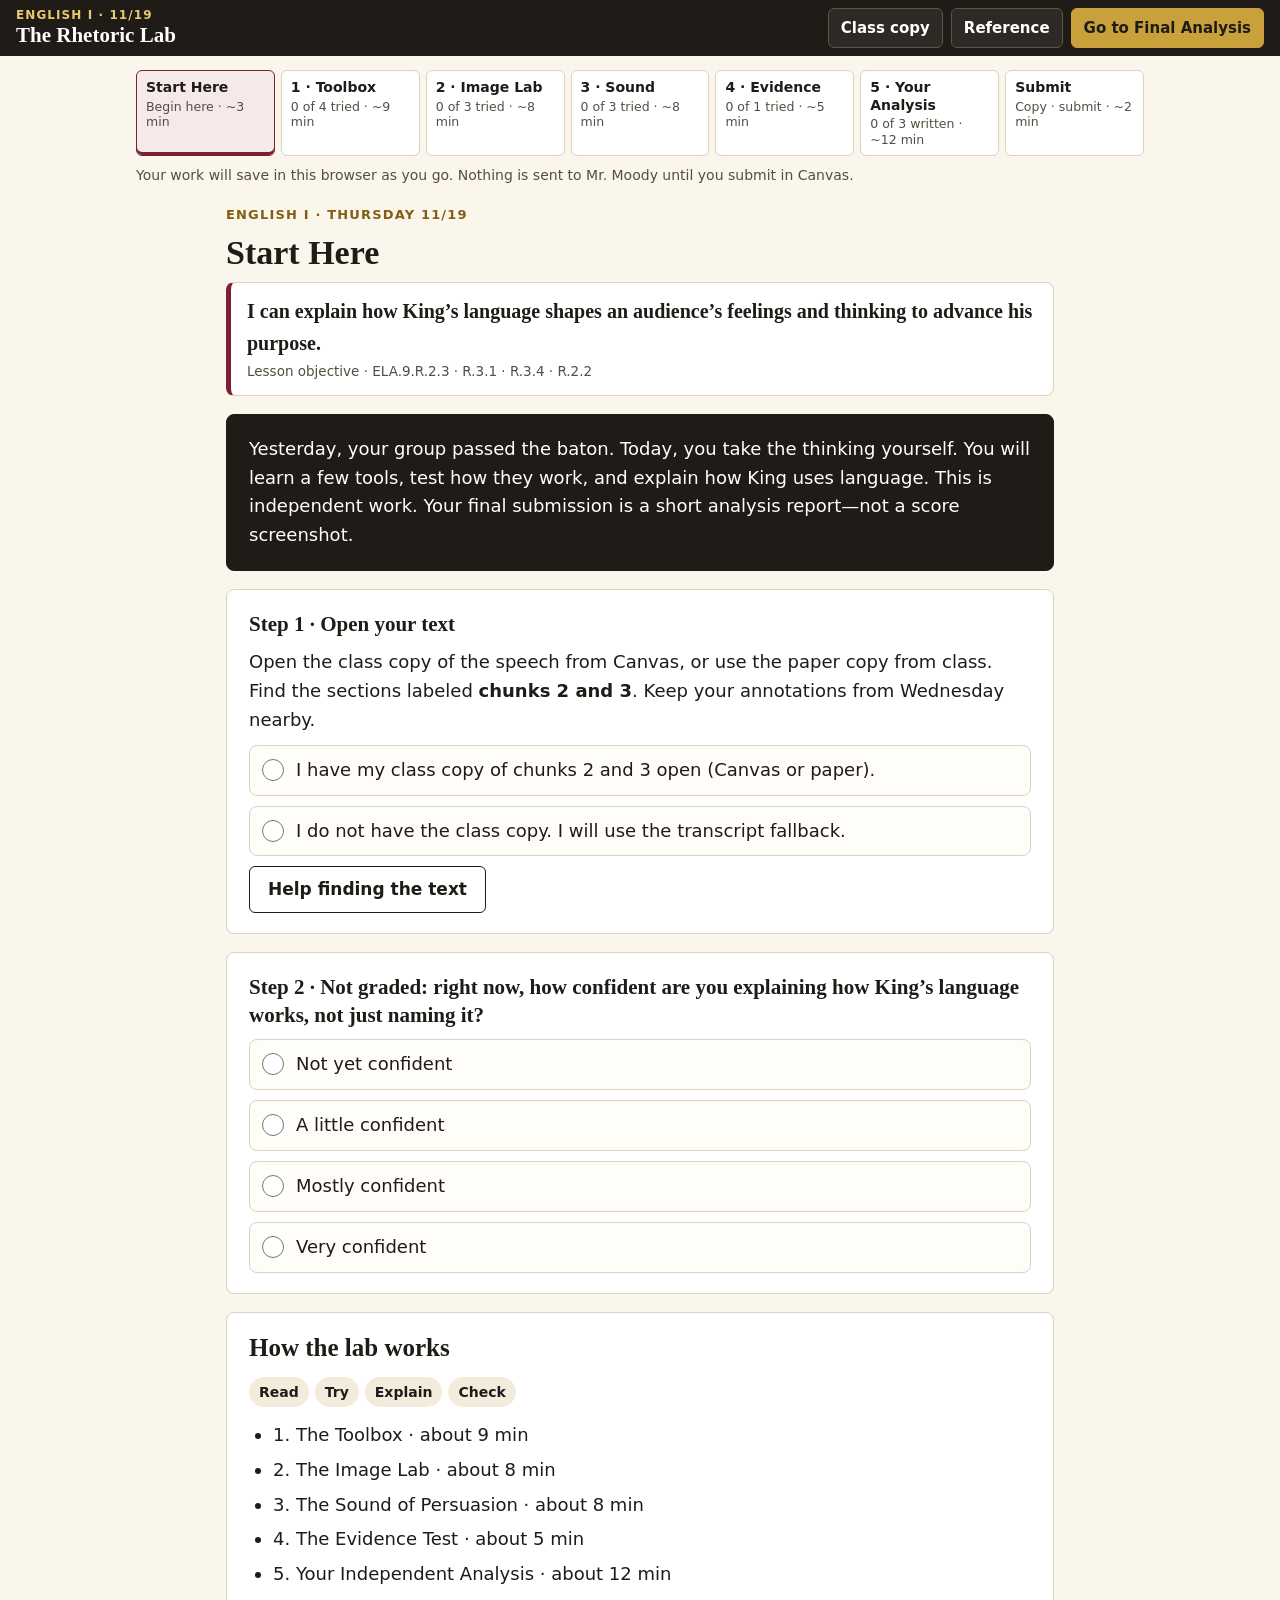
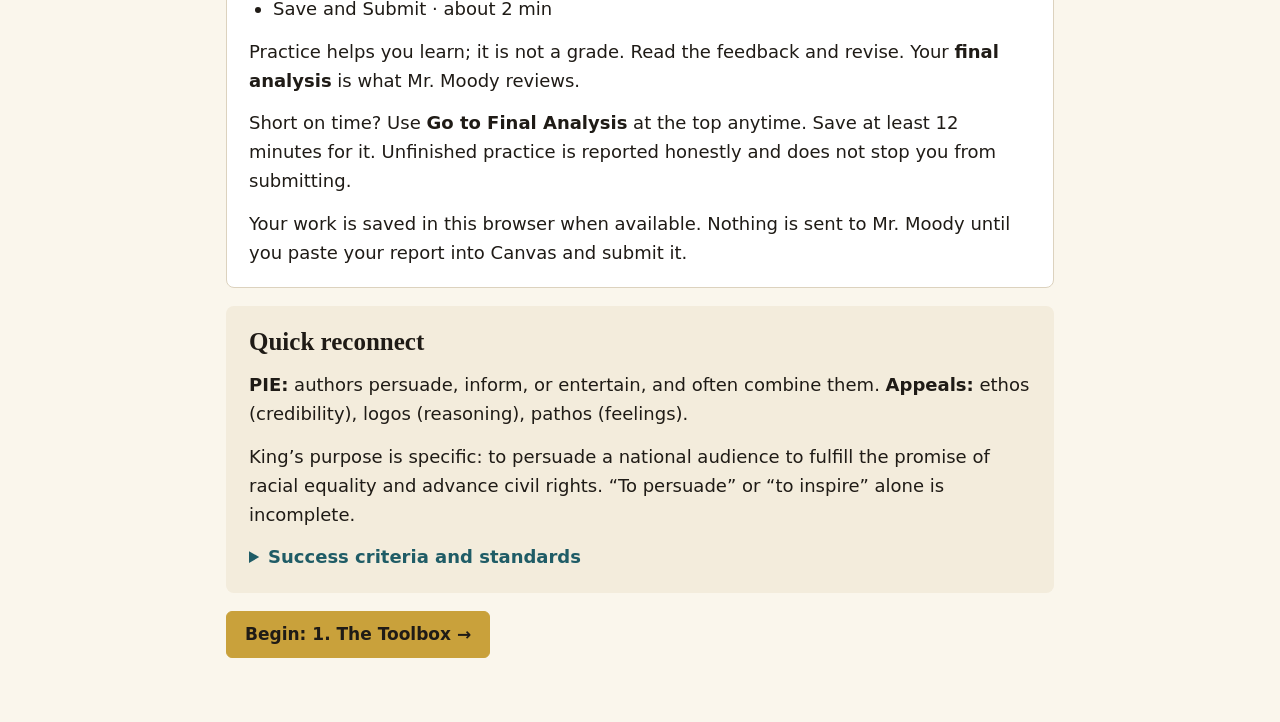
==== rhetoric-lab/index.html @ 0caed6fd "Add The Rhetoric Lab for the Nov 19 sub day A self-paced static website on how King's words work, bu" ====
<!doctype html>
<html lang="en">
<head>
<meta charset="utf-8">
<meta name="viewport" content="width=device-width, initial-scale=1, viewport-fit=cover">
<title>The Rhetoric Lab: How King's Words Work</title>
<meta name="description" content="English I · 11/19 · A self-paced lab on how Martin Luther King Jr.'s language works: figurative language, rhetorical devices, appeals and support, ending in an independent analysis report for Canvas.">
<meta name="referrer" content="no-referrer">
<link rel="stylesheet" href="styles.css">
<script src="app.js" defer></script>
</head>
<body>
<a class="skip" href="#main">Skip to the lesson</a>
<header class="top">
  <div class="brand"><span class="eyebrow">English I · 11/19</span><span class="name">The Rhetoric Lab</span></div>
  <div class="tools">
    <button type="button" id="open-text" aria-haspopup="dialog">Class copy</button>
    <button type="button" id="open-ref" aria-haspopup="dialog">Reference</button>
    <a class="final-link" href="#final">Go to Final Analysis</a>
  </div>
</header>
<nav class="strip" aria-label="Lesson sections"><ol id="strip"></ol></nav>
<p class="save-line" id="save-line" role="status" aria-live="polite"></p>
<main id="main" tabindex="-1">
  <noscript>
    <div class="card note">
      <h1>The Rhetoric Lab needs JavaScript</h1>
      <p>This browser is not running the lab. Use the <a href="student-fallback.html">printable student fallback</a> and your class copy of chunks 2 and 3. Complete A, B, and C in your spiral.</p>
    </div>
  </noscript>
</main>
<div id="drawer-root"></div>
<div id="print-report" class="print-only" aria-hidden="true"></div>
</body>
</html>
---- rhetoric-lab/styles.css ----
/* The Rhetoric Lab · English I · 11/19
   Calm academic workspace: warm ivory, deep ink, burgundy and gold, with teal as the one supporting accent.
   Reading and task text is at least 18px. No downloaded fonts. */
:root{
  --ivory:#FAF6EC; --paper:#FFFFFF; --ink:#1F1B16; --ink-2:#554D42; --rule:#DCD2BE; --tint:#F3ECDC;
  --burgundy:#7A2233; --burgundy-tint:#F6E9EA; --gold:#835E12; --gold-fill:#C9A13B; --gold-tint:#FBF3DE;
  --teal:#1F5C66; --teal-tint:#E6F0F1; --ok:#1F5C3A; --ok-tint:#E8F3EC;
  --serif:"Iowan Old Style","Palatino Linotype",Palatino,"Book Antiqua",Georgia,serif;
  --sans:system-ui,-apple-system,"Segoe UI",Roboto,"Helvetica Neue",Arial,sans-serif;
  --radius:8px; --focus:3px solid var(--teal);
  color-scheme:light;
}
*{box-sizing:border-box}
html{-webkit-text-size-adjust:100%}
body{margin:0;background:var(--ivory);color:var(--ink);font:18px/1.6 var(--sans)}
a{color:var(--teal);text-underline-offset:2px}
:focus-visible{outline:var(--focus);outline-offset:2px}
.skip{position:absolute;left:-9999px;top:0;background:var(--ink);color:#fff;padding:8px 14px;z-index:100}
.skip:focus{left:8px;top:8px}
.visually-hidden{position:absolute!important;width:1px;height:1px;overflow:hidden;clip:rect(0 0 0 0);white-space:nowrap}
h1,h2,h3{font-family:var(--serif);line-height:1.2;margin:0;text-wrap:balance;font-weight:600}
h1{font-size:34px} h2{font-size:25px} h3{font-size:20px}
p{margin:0}
ul,ol{margin:0;padding-left:24px;display:flex;flex-direction:column;gap:6px}
[hidden]{display:none!important}

/* Header */
.top{position:sticky;top:0;z-index:20;background:var(--ink);color:#fff;display:flex;align-items:center;justify-content:space-between;gap:10px;flex-wrap:wrap;padding:8px max(16px,env(safe-area-inset-left,0px))}
.brand{display:flex;flex-direction:column;line-height:1.15}
.brand .eyebrow{font-size:12px;letter-spacing:.09em;text-transform:uppercase;color:#E8C870;font-weight:700}
.brand .name{font-family:var(--serif);font-size:21px;font-weight:600}
.tools{display:flex;gap:8px;flex-wrap:wrap}
.tools button,.tools a{appearance:none;font:600 15px/1 var(--sans);border-radius:6px;padding:10px 12px;cursor:pointer;text-decoration:none;border:1px solid #5B544A;background:#2E2924;color:#fff;min-height:40px;display:inline-flex;align-items:center}
.tools a.final-link{background:var(--gold-fill);border-color:var(--gold-fill);color:var(--ink)}
.tools :focus-visible{outline:3px solid #E8C870}

/* Progress strip */
.strip{max-width:1040px;margin:14px auto 0;padding:0 max(16px,env(safe-area-inset-left,0px))}
.strip ol{list-style:none;padding:0;margin:0;display:grid;grid-template-columns:repeat(7,minmax(0,1fr));gap:6px}
.strip a{display:flex;flex-direction:column;gap:2px;padding:8px 9px;border-radius:6px;background:var(--paper);border:1px solid var(--rule);color:var(--ink);text-decoration:none;font-size:14px;line-height:1.25;min-height:100%}
.strip a .n{font-weight:700}
.strip a .s{font-size:12.5px;color:var(--ink-2)}
.strip a[aria-current="page"]{border-color:var(--burgundy);box-shadow:inset 0 -3px 0 var(--burgundy);background:var(--burgundy-tint)}
@media (max-width:880px){.strip ol{grid-template-columns:repeat(4,minmax(0,1fr))}}
@media (max-width:480px){.strip ol{grid-template-columns:repeat(2,minmax(0,1fr))}}

.save-line{max-width:1040px;margin:8px auto 0;padding:0 max(16px,env(safe-area-inset-left,0px));font-size:14px;color:var(--ink-2);min-height:22px}
.save-line.warn{color:#7A3A0B}

/* Main */
main{max-width:860px;margin:0 auto;padding:18px max(16px,env(safe-area-inset-left,0px)) 64px;display:flex;flex-direction:column;gap:18px}
main:focus{outline:none}
.view-head{display:flex;flex-direction:column;gap:8px}
.kicker{font-size:13px;letter-spacing:.09em;text-transform:uppercase;font-weight:700;color:var(--gold)}
.target{background:var(--paper);border:1px solid var(--rule);border-left:5px solid var(--burgundy);border-radius:var(--radius);padding:12px 16px;display:flex;flex-direction:column;gap:2px}
.target .t{font-family:var(--serif);font-size:20px;font-weight:600}
.target .b{font-size:13.5px;color:var(--ink-2)}
.meta-row{display:flex;flex-wrap:wrap;gap:8px 16px;font-size:14.5px;color:var(--ink-2)}

.card{background:var(--paper);border:1px solid var(--rule);border-radius:var(--radius);padding:20px 22px;display:flex;flex-direction:column;gap:14px;min-width:0}
.card.quiet{background:var(--tint);border-color:transparent}
.card.note{background:var(--gold-tint);border-color:#EAD9A6}
.card.dark{background:var(--ink);color:#fff;border-color:var(--ink)}
.card.dark a{color:#E8C870}
.phase{display:inline-flex;align-items:center;gap:8px;font-size:13px;letter-spacing:.08em;text-transform:uppercase;font-weight:700;color:var(--teal)}
.phase::before{content:"";width:10px;height:10px;border-radius:50%;background:currentColor}
.phase.read{color:var(--teal)} .phase.try{color:var(--burgundy)} .phase.explain{color:var(--gold)} .phase.check{color:var(--ok)}
.pattern{display:flex;flex-direction:row;flex-wrap:wrap;gap:6px;list-style:none;padding:0;margin:0}
.pattern li{font-size:14px;font-weight:700;padding:4px 10px;border-radius:999px;background:var(--tint)}

/* Term cards (instruction tables, readable at any width) */
.terms{display:grid;gap:12px}
.term{border:1px solid var(--rule);border-radius:var(--radius);padding:14px 16px;display:grid;gap:6px;background:#FFFDF8}
.term h3{font-size:21px;color:var(--burgundy)}
.term .ex{font-family:var(--serif);font-size:19px;background:var(--tint);border-radius:6px;padding:8px 12px}
.term .why{font-size:16.5px;color:var(--ink-2)}
.term .why b{color:var(--ink)}
.practice-tag{display:inline-block;font-size:12.5px;font-weight:700;letter-spacing:.04em;color:var(--ink-2);border:1px dashed var(--ink-2);border-radius:4px;padding:1px 7px}
.chain{display:flex;flex-direction:row;flex-wrap:wrap;align-items:center;gap:6px;list-style:none;padding:0;margin:0}
.chain li{background:var(--teal-tint);color:var(--teal);font-weight:700;padding:6px 12px;border-radius:6px;font-size:16.5px}
.chain li+li::before{content:"→";color:var(--ink-2);margin-right:8px;font-weight:400}

.passage{font-family:var(--serif);font-size:19.5px;line-height:1.65;background:#FFFDF8;border:1px solid var(--rule);border-left:5px solid var(--gold-fill);border-radius:6px;padding:14px 18px}

/* Tasks */
fieldset{border:0;padding:0;margin:0;min-width:0;display:flex;flex-direction:column;gap:10px}
legend{font-family:var(--serif);font-size:21px;font-weight:600;line-height:1.35;padding:0;margin-bottom:10px}
.opt{display:flex;gap:12px;align-items:flex-start;padding:12px 14px;border:1.5px solid var(--rule);border-radius:var(--radius);background:#FFFDF8;cursor:pointer}
.opt input{width:22px;height:22px;margin:3px 0 0;flex:none;accent-color:var(--burgundy)}
.opt .letter{font-weight:700;flex:none}
.opt:has(input:checked){border-color:var(--burgundy);background:var(--burgundy-tint)}
.opt:has(input:disabled){cursor:default}
.opt.is-key{border-color:var(--ok);background:var(--ok-tint)}
.btn-row{display:flex;flex-wrap:wrap;gap:10px;align-items:center}
.btn{appearance:none;font:700 17px/1.2 var(--sans);border-radius:6px;padding:12px 18px;cursor:pointer;border:1.5px solid var(--ink);background:var(--ink);color:#fff;min-height:46px}
.btn.secondary{background:var(--paper);color:var(--ink)}
.btn.gold{background:var(--gold-fill);border-color:var(--gold-fill);color:var(--ink)}
.btn.link{background:none;border-color:transparent;color:var(--teal);text-decoration:underline;padding-inline:6px}
.btn.danger{background:var(--paper);border-color:#8A1C1C;color:#8A1C1C}
.btn[disabled]{opacity:.55;cursor:not-allowed}
.feedback{border-radius:var(--radius);padding:12px 16px;display:flex;flex-direction:column;gap:6px;font-size:17.5px}
.feedback:empty{display:none}
.feedback .verdict{font-weight:800;letter-spacing:.02em}
.feedback.correct{background:var(--ok-tint);border:1.5px solid var(--ok)}
.feedback.correct .verdict::before{content:"✓ "}
.feedback.incorrect{background:var(--gold-tint);border:1.5px solid #C69B2F}
.feedback.incorrect .verdict::before{content:"↻ "}
.feedback.neutral{background:var(--teal-tint);border:1.5px solid var(--teal)}
.feedback.support{background:var(--tint);border:1.5px dashed var(--ink-2)}
.hint{background:var(--teal-tint);border-radius:6px;padding:10px 14px;font-size:17px}
.record{font-size:14px;color:var(--ink-2)}

label.field{display:flex;flex-direction:column;gap:6px;font-weight:700}
label.field .help{font-weight:400;font-size:15px;color:var(--ink-2)}
textarea,input[type=text],select{font:18px/1.5 var(--sans);color:var(--ink);background:#fff;border:1.5px solid #A99C84;border-radius:6px;padding:10px 12px;width:100%;max-width:100%}
textarea{min-height:120px;resize:vertical}
textarea.short{min-height:72px}
select{min-height:46px}
.two{display:grid;grid-template-columns:minmax(0,1fr) minmax(0,1fr);gap:12px}
@media (max-width:620px){.two{grid-template-columns:1fr}}
.choice{display:flex;gap:12px;align-items:flex-start;padding:10px 12px;border:1.5px solid var(--rule);border-radius:var(--radius);background:#FFFDF8;cursor:pointer;font-weight:400}
.choice input{width:22px;height:22px;margin:3px 0 0;flex:none;accent-color:var(--burgundy)}
.starter{font-size:16.5px;background:var(--tint);border-radius:6px;padding:10px 14px}
details summary{cursor:pointer;font-weight:700;color:var(--teal)}
details[open] summary{margin-bottom:8px}
.warn-box{background:#FDF1E4;border:1.5px solid #C9772B;border-radius:6px;padding:10px 14px;font-size:16.5px}
.check-list{list-style:none;padding:0;gap:8px}
.check-list .auto{display:inline-block;font-size:13px;font-weight:700;border-radius:4px;padding:1px 7px;margin-left:6px}
.check-list .auto.yes{background:var(--ok-tint);color:var(--ok)}
.check-list .auto.no{background:#FDF1E4;color:#7A3A0B}

/* Stepper */
.stepper{display:flex;flex-direction:column;gap:12px}
.step-top{display:flex;justify-content:space-between;align-items:center;gap:10px;flex-wrap:wrap;font-size:15px;color:var(--ink-2)}
.dots{display:flex;flex-direction:row;gap:6px;list-style:none;padding:0;margin:0;flex-wrap:wrap}
.dots button{width:30px;height:30px;border-radius:50%;border:1.5px solid var(--rule);background:var(--paper);font:700 13px/1 var(--sans);color:var(--ink-2);cursor:pointer;padding:0}
.dots button[aria-current="step"]{border-color:var(--burgundy);background:var(--burgundy);color:#fff}
.dots button.done{border-color:var(--ok);color:var(--ok)}
.step-nav{display:flex;justify-content:space-between;gap:10px;flex-wrap:wrap}

.progress-line{font-size:15px;color:var(--ink-2);display:flex;flex-wrap:wrap;gap:4px 14px}
.progress-line b{color:var(--ink)}

/* Report */
.report-box{min-height:260px;font:15.5px/1.5 ui-monospace,SFMono-Regular,Menlo,Consolas,monospace;white-space:pre-wrap}
.status-msg{font-weight:700}

/* Drawer */
.backdrop{position:fixed;inset:0;background:rgba(20,16,12,.45);z-index:40}
.drawer{position:fixed;top:0;right:0;bottom:0;width:min(460px,100vw);background:var(--paper);z-index:50;display:flex;flex-direction:column;box-shadow:-8px 0 30px rgba(0,0,0,.2)}
.drawer-head{display:flex;justify-content:space-between;align-items:center;gap:10px;padding:12px 16px;border-bottom:1px solid var(--rule)}
.drawer-tabs{display:flex;gap:6px;padding:10px 16px 0}
.drawer-tabs button{appearance:none;font:700 15px/1 var(--sans);padding:10px 12px;border-radius:6px 6px 0 0;border:1px solid var(--rule);border-bottom:0;background:var(--tint);cursor:pointer;color:var(--ink)}
.drawer-tabs button[aria-selected="true"]{background:var(--paper);box-shadow:inset 0 3px 0 var(--burgundy)}
.drawer-body{overflow-y:auto;padding:16px;display:flex;flex-direction:column;gap:14px;border-top:1px solid var(--rule);font-size:17px}
.drawer-body h3{font-size:19px;color:var(--burgundy)}
.drawer-body dl{margin:0;display:grid;gap:10px}
.drawer-body dt{font-weight:700}
.drawer-body dd{margin:0;color:var(--ink-2)}

.print-only{display:none}
@media (prefers-reduced-motion:no-preference){.card,.feedback{animation:rise .18s ease-out}@keyframes rise{from{opacity:.4;transform:translateY(3px)}to{opacity:1;transform:none}}}

@media (max-width:560px){h1{font-size:28px} .card{padding:16px} legend{font-size:19.5px}}
@media (max-width:600px){.top{position:static}}

/* Print: always the full report, never clipped textareas or navigation */
@media print{
  @page{size:letter;margin:.6in}
  body{background:#fff;font:11pt/1.45 var(--sans)}
  body>*:not(#print-report){display:none!important}
  #print-report{display:block!important}
  #print-report h1{font-size:18pt;margin-bottom:4pt}
  #print-report h2{font-size:13pt;margin:14pt 0 4pt;border-bottom:1px solid #999;padding-bottom:2pt}
  #print-report .pr-item{break-inside:avoid;margin:0 0 8pt}
  #print-report .pr-label{font-weight:700}
  #print-report .pr-text{white-space:pre-wrap;margin:2pt 0 0}
}
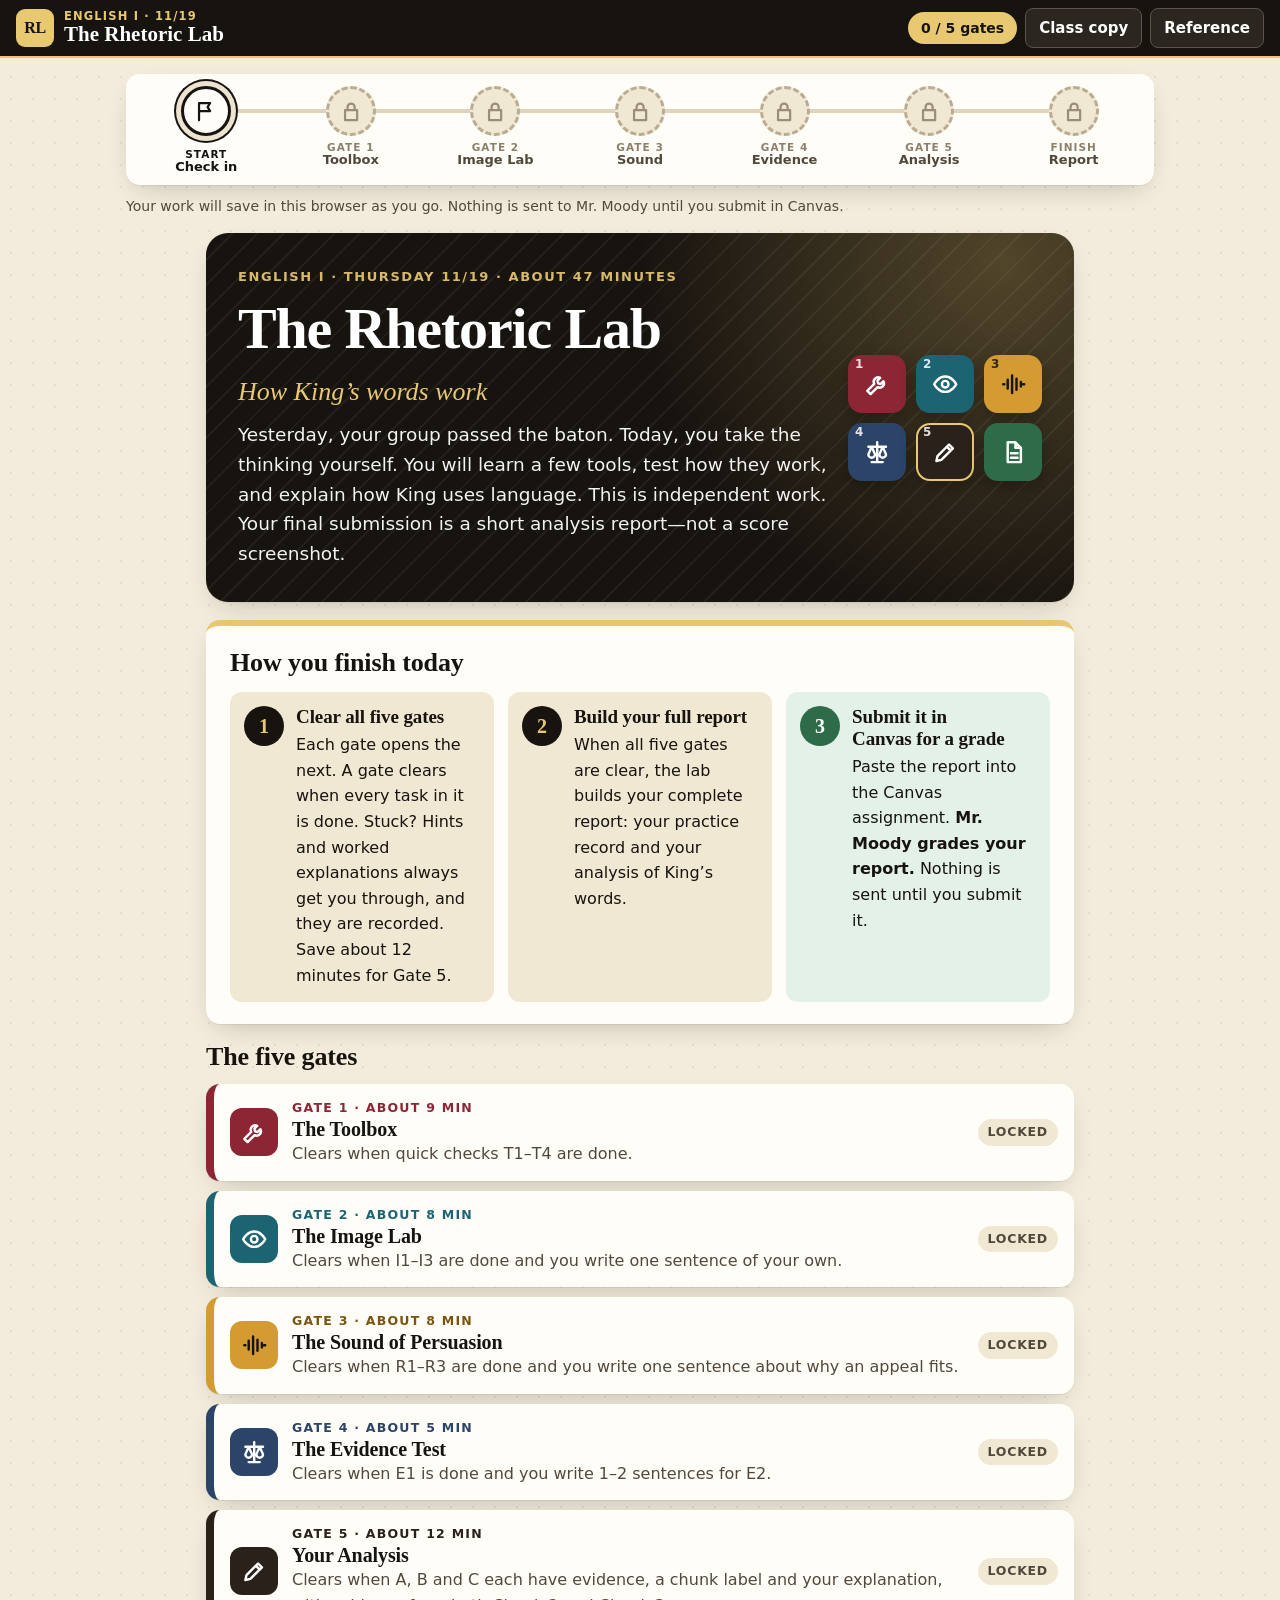
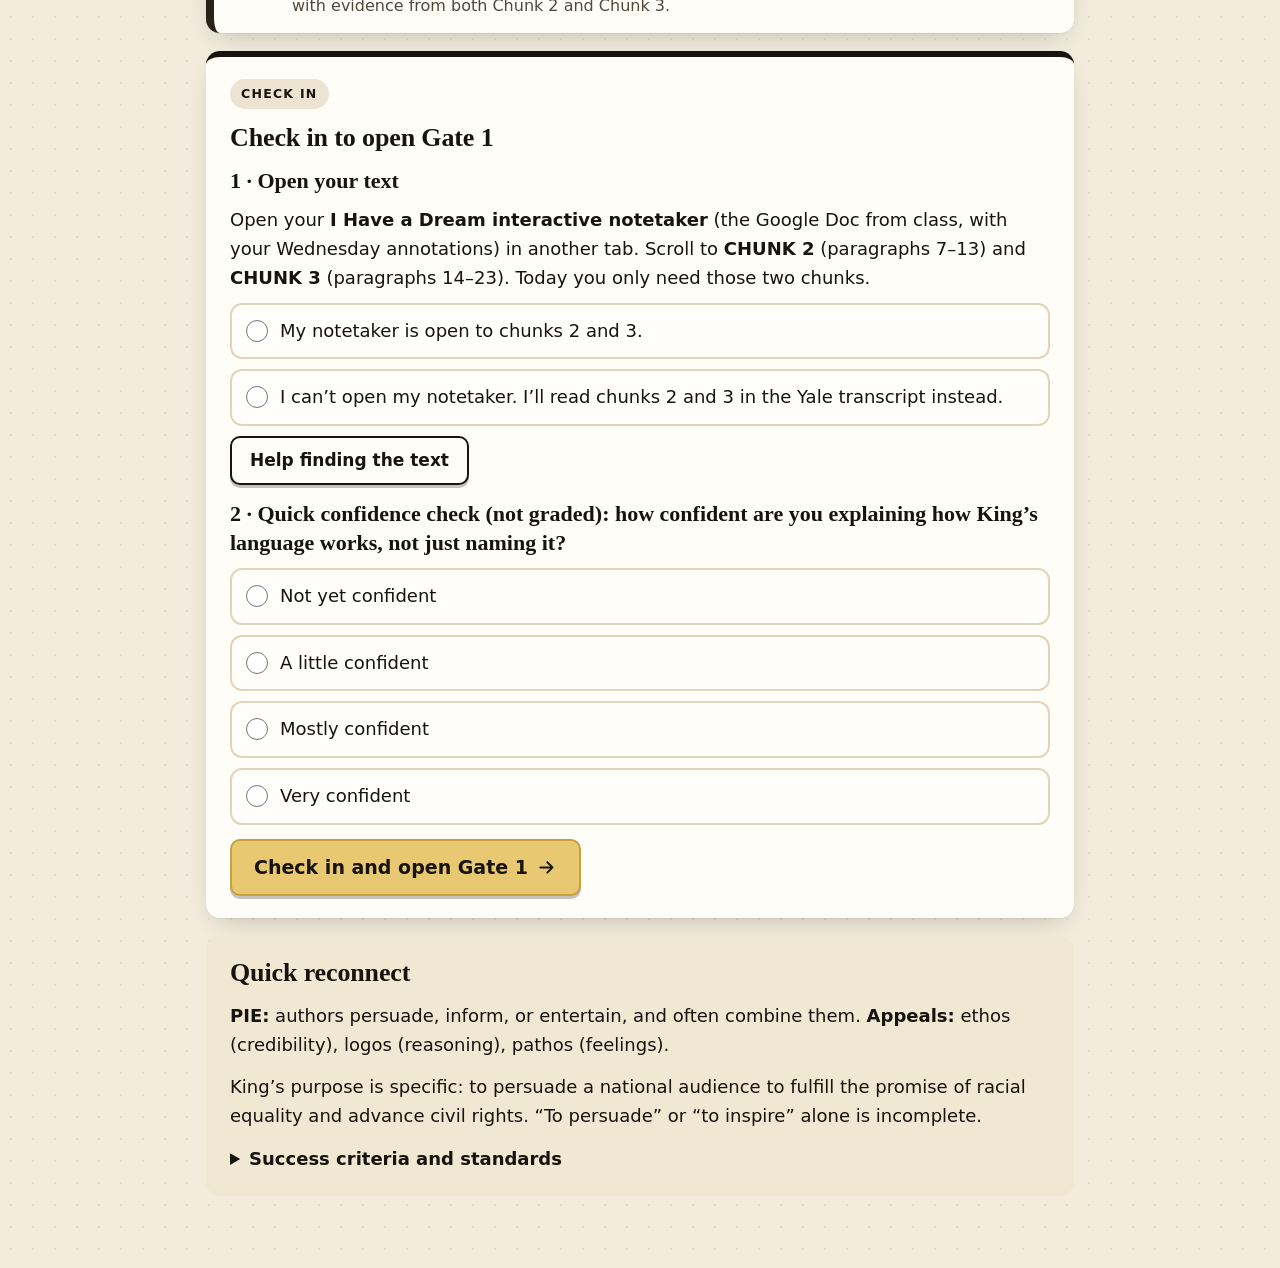
==== commit 7793164b: "Rhetoric Lab: five gates to a graded report, and a bolder design Students now clear a check-in and f" ====
--- a/rhetoric-lab/index.html
+++ b/rhetoric-lab/index.html
@@ -12,14 +12,14 @@
 <body>
 <a class="skip" href="#main">Skip to the lesson</a>
 <header class="top">
-  <div class="brand"><span class="eyebrow">English I · 11/19</span><span class="name">The Rhetoric Lab</span></div>
+  <a class="brand" href="#start"><span class="mark" aria-hidden="true">RL</span><span class="brand-text"><span class="eyebrow">English I · 11/19</span><span class="name">The Rhetoric Lab</span></span></a>
   <div class="tools">
+    <span class="gate-count" id="gate-count" aria-live="polite"></span>
     <button type="button" id="open-text" aria-haspopup="dialog">Class copy</button>
     <button type="button" id="open-ref" aria-haspopup="dialog">Reference</button>
-    <a class="final-link" href="#final">Go to Final Analysis</a>
   </div>
 </header>
-<nav class="strip" aria-label="Lesson sections"><ol id="strip"></ol></nav>
+<nav class="rail" aria-label="Gates"><ol id="strip"></ol></nav>
 <p class="save-line" id="save-line" role="status" aria-live="polite"></p>
 <main id="main" tabindex="-1">
   <noscript>
--- a/rhetoric-lab/styles.css
+++ b/rhetoric-lab/styles.css
@@ -1,170 +1,299 @@
 /* The Rhetoric Lab · English I · 11/19
-   Calm academic workspace: warm ivory, deep ink, burgundy and gold, with teal as the one supporting accent.
-   Reading and task text is at least 18px. No downloaded fonts. */
+   Five gates, five colors. Deep ink and warm ivory hold it together; each gate brings its own hue
+   (burgundy, teal, gold, navy, ink) so students always know where they are.
+   Reading and task text stays at 18px+. System fonts only. */
 :root{
-  --ivory:#FAF6EC; --paper:#FFFFFF; --ink:#1F1B16; --ink-2:#554D42; --rule:#DCD2BE; --tint:#F3ECDC;
-  --burgundy:#7A2233; --burgundy-tint:#F6E9EA; --gold:#835E12; --gold-fill:#C9A13B; --gold-tint:#FBF3DE;
-  --teal:#1F5C66; --teal-tint:#E6F0F1; --ok:#1F5C3A; --ok-tint:#E8F3EC;
+  --bg:#F3ECDC; --paper:#FFFDF8; --ink:#17130F; --ink-2:#51483C; --rule:#E0D4BC; --tint:#F1E8D4;
+  --g0:#17130F; --g0-t:#ECE3D0; --g0-k:#17130F;
+  --g1:#8C2635; --g1-t:#F8E7EA; --g1-k:#8C2635;
+  --g2:#1D6472; --g2-t:#E1EFF0; --g2-k:#1D6472;
+  --g3:#D49B33; --g3-t:#FBF0D6; --g3-k:#7A5510;
+  --g4:#2C4468; --g4-t:#E5EBF5; --g4-k:#2C4468;
+  --g5:#2A211A; --g5-t:#EEE5D7; --g5-k:#2A211A;
+  --g6:#2E6B48; --g6-t:#E3F1E8; --g6-k:#2E6B48;
+  --gold:#E8C870; --ok:#2E6B48; --ok-t:#E3F1E8; --warn:#A86F14; --warn-t:#FDF0DA;
   --serif:"Iowan Old Style","Palatino Linotype",Palatino,"Book Antiqua",Georgia,serif;
   --sans:system-ui,-apple-system,"Segoe UI",Roboto,"Helvetica Neue",Arial,sans-serif;
-  --radius:8px; --focus:3px solid var(--teal);
+  --r:14px; --shadow:0 1px 0 rgba(23,19,15,.06),0 10px 28px -12px rgba(23,19,15,.28);
+  --c:var(--g0); --c-t:var(--g0-t); --c-k:var(--g0-k); --on:#fff;
   color-scheme:light;
 }
+.c-g0{--c:var(--g0);--c-t:var(--g0-t);--c-k:var(--g0-k);--on:#fff}
+.c-g1{--c:var(--g1);--c-t:var(--g1-t);--c-k:var(--g1-k);--on:#fff}
+.c-g2{--c:var(--g2);--c-t:var(--g2-t);--c-k:var(--g2-k);--on:#fff}
+.c-g3{--c:var(--g3);--c-t:var(--g3-t);--c-k:var(--g3-k);--on:var(--ink)}
+.c-g4{--c:var(--g4);--c-t:var(--g4-t);--c-k:var(--g4-k);--on:#fff}
+.c-g5{--c:var(--g5);--c-t:var(--g5-t);--c-k:var(--g5-k);--on:#fff}
+.c-g6{--c:var(--g6);--c-t:var(--g6-t);--c-k:var(--g6-k);--on:#fff}
+
 *{box-sizing:border-box}
 html{-webkit-text-size-adjust:100%}
-body{margin:0;background:var(--ivory);color:var(--ink);font:18px/1.6 var(--sans)}
-a{color:var(--teal);text-underline-offset:2px}
-:focus-visible{outline:var(--focus);outline-offset:2px}
+body{margin:0;color:var(--ink);font:18px/1.6 var(--sans);background-color:var(--bg);
+  background-image:radial-gradient(rgba(23,19,15,.07) 1px,transparent 1.2px);background-size:22px 22px}
+a{color:var(--c-k,var(--g2));text-underline-offset:2px}
+:focus-visible{outline:3px solid var(--g2);outline-offset:3px}
+[hidden]{display:none!important}
+h1[tabindex="-1"]:focus,h2[tabindex="-1"]:focus,h3[tabindex="-1"]:focus{outline:none}
 .skip{position:absolute;left:-9999px;top:0;background:var(--ink);color:#fff;padding:8px 14px;z-index:100}
 .skip:focus{left:8px;top:8px}
-.visually-hidden{position:absolute!important;width:1px;height:1px;overflow:hidden;clip:rect(0 0 0 0);white-space:nowrap}
-h1,h2,h3{font-family:var(--serif);line-height:1.2;margin:0;text-wrap:balance;font-weight:600}
-h1{font-size:34px} h2{font-size:25px} h3{font-size:20px}
+h1,h2,h3{font-family:var(--serif);line-height:1.15;margin:0;text-wrap:balance;font-weight:700;letter-spacing:-.005em}
+h1{font-size:40px} h2{font-size:26px} h3{font-size:20px}
 p{margin:0}
 ul,ol{margin:0;padding-left:24px;display:flex;flex-direction:column;gap:6px}
-[hidden]{display:none!important}
-
-/* Header */
-.top{position:sticky;top:0;z-index:20;background:var(--ink);color:#fff;display:flex;align-items:center;justify-content:space-between;gap:10px;flex-wrap:wrap;padding:8px max(16px,env(safe-area-inset-left,0px))}
-.brand{display:flex;flex-direction:column;line-height:1.15}
-.brand .eyebrow{font-size:12px;letter-spacing:.09em;text-transform:uppercase;color:#E8C870;font-weight:700}
-.brand .name{font-family:var(--serif);font-size:21px;font-weight:600}
-.tools{display:flex;gap:8px;flex-wrap:wrap}
-.tools button,.tools a{appearance:none;font:600 15px/1 var(--sans);border-radius:6px;padding:10px 12px;cursor:pointer;text-decoration:none;border:1px solid #5B544A;background:#2E2924;color:#fff;min-height:40px;display:inline-flex;align-items:center}
-.tools a.final-link{background:var(--gold-fill);border-color:var(--gold-fill);color:var(--ink)}
-.tools :focus-visible{outline:3px solid #E8C870}
-
-/* Progress strip */
-.strip{max-width:1040px;margin:14px auto 0;padding:0 max(16px,env(safe-area-inset-left,0px))}
-.strip ol{list-style:none;padding:0;margin:0;display:grid;grid-template-columns:repeat(7,minmax(0,1fr));gap:6px}
-.strip a{display:flex;flex-direction:column;gap:2px;padding:8px 9px;border-radius:6px;background:var(--paper);border:1px solid var(--rule);color:var(--ink);text-decoration:none;font-size:14px;line-height:1.25;min-height:100%}
-.strip a .n{font-weight:700}
-.strip a .s{font-size:12.5px;color:var(--ink-2)}
-.strip a[aria-current="page"]{border-color:var(--burgundy);box-shadow:inset 0 -3px 0 var(--burgundy);background:var(--burgundy-tint)}
-@media (max-width:880px){.strip ol{grid-template-columns:repeat(4,minmax(0,1fr))}}
-@media (max-width:480px){.strip ol{grid-template-columns:repeat(2,minmax(0,1fr))}}
-
-.save-line{max-width:1040px;margin:8px auto 0;padding:0 max(16px,env(safe-area-inset-left,0px));font-size:14px;color:var(--ink-2);min-height:22px}
-.save-line.warn{color:#7A3A0B}
-
-/* Main */
-main{max-width:860px;margin:0 auto;padding:18px max(16px,env(safe-area-inset-left,0px)) 64px;display:flex;flex-direction:column;gap:18px}
+.ico{width:1.1em;height:1.1em;fill:none;stroke:currentColor;stroke-width:2.2;stroke-linecap:round;stroke-linejoin:round;flex:none}
+
+/* ---------- header ---------- */
+.top{position:sticky;top:0;z-index:20;background:var(--ink);color:#fff;display:flex;align-items:center;justify-content:space-between;gap:10px;flex-wrap:wrap;padding:8px max(16px,env(safe-area-inset-left,0px));box-shadow:0 2px 0 var(--gold)}
+.brand{display:flex;align-items:center;gap:10px;color:#fff;text-decoration:none}
+.mark{display:grid;place-items:center;width:38px;height:38px;border-radius:9px;background:var(--gold);color:var(--ink);font:800 16px/1 var(--serif);letter-spacing:-.02em}
+.brand-text{display:flex;flex-direction:column;line-height:1.1}
+.brand .eyebrow{font-size:11.5px;letter-spacing:.1em;text-transform:uppercase;color:var(--gold);font-weight:700}
+.brand .name{font-family:var(--serif);font-size:21px;font-weight:700}
+.tools{display:flex;gap:8px;flex-wrap:wrap;align-items:center}
+.tools button{appearance:none;font:700 15px/1 var(--sans);border-radius:8px;padding:10px 13px;cursor:pointer;border:1px solid #5B544A;background:#2B2620;color:#fff;min-height:40px}
+.tools button:hover{background:#3A332B}
+.tools :focus-visible{outline:3px solid var(--gold)}
+.gate-count{font:800 14px/1 var(--sans);color:var(--ink);background:var(--gold);border-radius:999px;padding:9px 13px;white-space:nowrap}
+.gate-count.all{background:#7FD3A0}
+
+/* ---------- gate rail ---------- */
+.rail{max-width:1060px;margin:18px auto 0;padding:0 max(16px,env(safe-area-inset-left,0px))}
+.rail ol{list-style:none;margin:0;padding:12px 8px 10px;display:grid;grid-template-columns:repeat(7,minmax(0,1fr));gap:0;background:var(--paper);border-radius:var(--r);box-shadow:var(--shadow)}
+.rail li{position:relative;display:flex;justify-content:center;min-width:0}
+.rail li+li::before{content:"";position:absolute;top:23px;left:-50%;right:50%;height:4px;border-radius:2px;background:var(--rule);z-index:0}
+.rail li.line-done::before{background:var(--c)}
+.rail a{position:relative;z-index:1;display:flex;flex-direction:column;align-items:center;gap:5px;text-decoration:none;color:var(--ink);text-align:center;line-height:1.15;min-width:0;padding:0 2px}
+.rail .ring{width:50px;height:50px;border-radius:50%;display:grid;place-items:center;background:var(--paper);border:3px solid var(--c);color:var(--c-k);font-size:22px;transition:transform .15s}
+.rail a:hover .ring{transform:translateY(-2px)}
+.rail .is-cleared .ring{background:var(--c);color:var(--on)}
+.rail .current .ring{box-shadow:0 0 0 5px var(--c-t),0 0 0 7px var(--c)}
+.rail .current .lbl{margin-top:7px}
+.rail .is-locked .ring{border-style:dashed;border-color:#B9AC93;color:#9A8E78;background:var(--tint)}
+.rail .is-locked a{color:var(--ink-2)}
+.rail .lbl{display:flex;flex-direction:column;font-size:13px;font-weight:600;min-width:0;overflow-wrap:anywhere}
+.rail .lbl b{font-size:10.5px;letter-spacing:.1em;text-transform:uppercase;color:var(--c-k)}
+.rail .is-locked .lbl b{color:#8B806C}
+@media (max-width:640px){.rail ol{padding:10px 2px 8px} .rail .ring{width:38px;height:38px;font-size:17px;border-width:2.5px} .rail li+li::before{top:18px;height:3px} .rail .lbl{font-size:11px} .rail .lbl b{font-size:9px}}
+
+.save-line{max-width:1060px;margin:10px auto 0;padding:0 max(16px,env(safe-area-inset-left,0px));font-size:14px;color:var(--ink-2);min-height:22px}
+.save-line.warn{color:#7A3A0B;font-weight:700}
+
+/* ---------- main ---------- */
+main{max-width:900px;margin:0 auto;padding:16px max(16px,env(safe-area-inset-left,0px)) 72px;display:flex;flex-direction:column;gap:18px}
 main:focus{outline:none}
-.view-head{display:flex;flex-direction:column;gap:8px}
-.kicker{font-size:13px;letter-spacing:.09em;text-transform:uppercase;font-weight:700;color:var(--gold)}
-.target{background:var(--paper);border:1px solid var(--rule);border-left:5px solid var(--burgundy);border-radius:var(--radius);padding:12px 16px;display:flex;flex-direction:column;gap:2px}
-.target .t{font-family:var(--serif);font-size:20px;font-weight:600}
-.target .b{font-size:13.5px;color:var(--ink-2)}
-.meta-row{display:flex;flex-wrap:wrap;gap:8px 16px;font-size:14.5px;color:var(--ink-2)}
-
-.card{background:var(--paper);border:1px solid var(--rule);border-radius:var(--radius);padding:20px 22px;display:flex;flex-direction:column;gap:14px;min-width:0}
-.card.quiet{background:var(--tint);border-color:transparent}
-.card.note{background:var(--gold-tint);border-color:#EAD9A6}
-.card.dark{background:var(--ink);color:#fff;border-color:var(--ink)}
-.card.dark a{color:#E8C870}
-.phase{display:inline-flex;align-items:center;gap:8px;font-size:13px;letter-spacing:.08em;text-transform:uppercase;font-weight:700;color:var(--teal)}
-.phase::before{content:"";width:10px;height:10px;border-radius:50%;background:currentColor}
-.phase.read{color:var(--teal)} .phase.try{color:var(--burgundy)} .phase.explain{color:var(--gold)} .phase.check{color:var(--ok)}
-.pattern{display:flex;flex-direction:row;flex-wrap:wrap;gap:6px;list-style:none;padding:0;margin:0}
-.pattern li{font-size:14px;font-weight:700;padding:4px 10px;border-radius:999px;background:var(--tint)}
-
-/* Term cards (instruction tables, readable at any width) */
+
+/* gate hero */
+.gate-hero{position:relative;overflow:hidden;border-radius:20px;padding:28px 30px;background:var(--c);color:var(--on);display:grid;grid-template-columns:minmax(0,1fr) auto;gap:12px 20px;align-items:center;box-shadow:var(--shadow)}
+.gate-hero::before{content:"";position:absolute;inset:0;background:repeating-linear-gradient(135deg,rgba(255,255,255,.07) 0 2px,transparent 2px 18px);pointer-events:none}
+.gate-hero::after{content:"";position:absolute;right:-60px;top:-60px;width:260px;height:260px;border-radius:50%;background:rgba(255,255,255,.08);pointer-events:none}
+.gh-text{position:relative;display:flex;flex-direction:column;gap:6px;min-width:0}
+.gh-kicker{font-size:13px;font-weight:800;letter-spacing:.12em;text-transform:uppercase;opacity:.92}
+.gate-hero h1{font-size:46px;color:inherit}
+.gh-tag{font-family:var(--serif);font-style:italic;font-size:22px;opacity:.95}
+.gh-target{margin-top:8px;display:flex;flex-direction:column;gap:2px;background:rgba(255,255,255,.14);border-left:4px solid var(--gold);border-radius:8px;padding:10px 14px;font-size:17px}
+.c-g3 .gh-target{background:rgba(23,19,15,.08);border-left-color:var(--ink)}
+.gh-target .t{font-weight:700}
+.gh-target .b{font-size:13.5px;opacity:.85}
+.gh-art{position:relative;width:150px;height:150px;display:grid;place-items:center}
+.gh-num{position:absolute;font:700 190px/1 var(--serif);opacity:.18;letter-spacing:-.04em}
+.gh-icon{position:relative;width:78px;height:78px;stroke-width:1.6}
+@media (max-width:640px){.gate-hero{grid-template-columns:1fr;padding:22px 20px} .gh-art{display:none} .gate-hero h1{font-size:32px} .gh-tag{font-size:19px}}
+
+/* start hero */
+.hero-start{position:relative;overflow:hidden;border-radius:22px;padding:34px 32px;background:var(--ink);color:#fff;display:grid;grid-template-columns:minmax(0,1fr) auto;gap:20px;align-items:center;box-shadow:var(--shadow)}
+.hero-start::before{content:"";position:absolute;inset:0;background:radial-gradient(circle at 92% 8%,rgba(232,200,112,.28),transparent 42%),repeating-linear-gradient(135deg,rgba(255,255,255,.05) 0 2px,transparent 2px 18px);pointer-events:none}
+.hs-text{position:relative;display:flex;flex-direction:column;gap:8px;min-width:0}
+.hero-start .gh-kicker{color:var(--gold)}
+.hero-start h1{font-size:58px;letter-spacing:-.02em}
+.hs-sub{font-family:var(--serif);font-style:italic;font-size:26px;color:var(--gold)}
+.hs-lead{font-size:18.5px;max-width:52ch;opacity:.95}
+.hs-gates{position:relative;list-style:none;padding:0;margin:0;display:grid;grid-template-columns:repeat(3,58px);gap:10px}
+.hs-gates li{width:58px;height:58px;border-radius:14px;background:var(--c);color:var(--on);display:grid;place-items:center;position:relative;font-size:24px;box-shadow:0 6px 16px rgba(0,0,0,.25)}
+.hs-gates li b{position:absolute;top:3px;left:7px;font:800 12px/1 var(--sans);opacity:.85}
+.hs-gates li.c-g5{outline:2px solid var(--gold);outline-offset:-2px}
+@media (max-width:700px){.hero-start{grid-template-columns:1fr;padding:26px 20px} .hero-start h1{font-size:40px} .hs-gates{grid-template-columns:repeat(6,1fr)} .hs-gates li{width:auto;height:48px;font-size:20px}}
+
+/* how you finish */
+.how{background:var(--paper);border-radius:var(--r);box-shadow:var(--shadow);padding:22px 24px;display:flex;flex-direction:column;gap:14px;border-top:6px solid var(--gold)}
+.how-steps{list-style:none;padding:0;display:grid;grid-template-columns:repeat(3,minmax(0,1fr));gap:14px}
+.how-steps li{display:flex;gap:12px;align-items:flex-start;background:var(--tint);border-radius:12px;padding:14px}
+.how-steps li:last-child{background:var(--g6-t)}
+.how-n{flex:none;display:grid;place-items:center;width:40px;height:40px;border-radius:50%;background:var(--ink);color:var(--gold);font:800 20px/1 var(--serif)}
+.how-steps li:last-child .how-n{background:var(--g6);color:#fff}
+.how-steps h3{font-size:19px;margin-bottom:4px}
+.how-steps p{font-size:16px}
+@media (max-width:780px){.how-steps{grid-template-columns:1fr}}
+
+/* gate list */
+.gate-list{display:flex;flex-direction:column;gap:12px}
+.gate-list ol{list-style:none;padding:0;gap:10px}
+.gl-item{display:grid;grid-template-columns:auto minmax(0,1fr) auto;gap:14px;align-items:center;background:var(--paper);border-radius:var(--r);padding:14px 16px;border-left:8px solid var(--c);box-shadow:var(--shadow)}
+.gl-icon{display:grid;place-items:center;width:48px;height:48px;border-radius:12px;background:var(--c);color:var(--on);font-size:24px}
+.gl-k{font-size:12.5px;font-weight:800;letter-spacing:.1em;text-transform:uppercase;color:var(--c-k)}
+.gl-body p:last-child{font-size:16px;color:var(--ink-2)}
+.gl-state{font:800 12.5px/1 var(--sans);letter-spacing:.06em;text-transform:uppercase;padding:7px 10px;border-radius:999px;background:var(--tint);color:var(--ink-2)}
+.gl-item.is-open .gl-state{background:var(--c-t);color:var(--c-k)}
+.gl-item.is-cleared .gl-state{background:var(--ok);color:#fff}
+@media (max-width:560px){.gl-item{grid-template-columns:auto minmax(0,1fr)} .gl-state{grid-column:2;justify-self:start}}
+
+/* ---------- cards ---------- */
+.card{background:var(--paper);border-radius:var(--r);padding:22px 24px;display:flex;flex-direction:column;gap:14px;min-width:0;box-shadow:var(--shadow)}
+.card.quiet{background:var(--tint);box-shadow:none}
+.card.note{background:var(--gold-t,#FBF3DE);border:1px solid #EAD9A6;box-shadow:none}
+.card.dark{background:var(--ink);color:#fff}
+.card.dark a{color:var(--gold)}
+.card.bridge{background:var(--ink);color:#fff;border-left:8px solid var(--gold)}
+.card.bridge .phase{background:var(--gold);color:var(--ink)}
+.card.bridge .btn.secondary{background:transparent;color:#fff;border-color:#8A7F6E}
+.card.checkin{border-top:6px solid var(--ink)}
+.phase{align-self:flex-start;display:inline-flex;align-items:center;gap:6px;font-size:12.5px;letter-spacing:.1em;text-transform:uppercase;font-weight:800;padding:5px 11px;border-radius:999px;background:var(--c-t);color:var(--c-k)}
+.phase.try{background:var(--c);color:var(--on)}
+.phase.explain{background:var(--c-t);color:var(--c-k);outline:2px solid var(--c)}
+.phase.check{background:var(--ok-t);color:var(--ok)}
+.card.dark .phase{background:var(--gold);color:var(--ink)}
+
 .terms{display:grid;gap:12px}
-.term{border:1px solid var(--rule);border-radius:var(--radius);padding:14px 16px;display:grid;gap:6px;background:#FFFDF8}
-.term h3{font-size:21px;color:var(--burgundy)}
-.term .ex{font-family:var(--serif);font-size:19px;background:var(--tint);border-radius:6px;padding:8px 12px}
+.term{border-radius:12px;padding:14px 16px;display:grid;gap:6px;background:#FFFEFB;border:1.5px solid var(--rule);border-left:6px solid var(--c)}
+.term h3{font-size:22px;color:var(--c-k)}
+.term .ex{font-family:var(--serif);font-size:19px;background:var(--c-t);border-radius:8px;padding:8px 12px}
 .term .why{font-size:16.5px;color:var(--ink-2)}
 .term .why b{color:var(--ink)}
-.practice-tag{display:inline-block;font-size:12.5px;font-weight:700;letter-spacing:.04em;color:var(--ink-2);border:1px dashed var(--ink-2);border-radius:4px;padding:1px 7px}
+.practice-tag{display:inline-block;font-size:12px;font-weight:800;letter-spacing:.05em;text-transform:uppercase;color:var(--ink-2);border:1.5px dashed #A79B85;border-radius:5px;padding:1px 7px;vertical-align:middle}
 .chain{display:flex;flex-direction:row;flex-wrap:wrap;align-items:center;gap:6px;list-style:none;padding:0;margin:0}
-.chain li{background:var(--teal-tint);color:var(--teal);font-weight:700;padding:6px 12px;border-radius:6px;font-size:16.5px}
+.chain li{background:var(--c);color:var(--on);font-weight:800;padding:7px 13px;border-radius:8px;font-size:16.5px}
 .chain li+li::before{content:"→";color:var(--ink-2);margin-right:8px;font-weight:400}
-
-.passage{font-family:var(--serif);font-size:19.5px;line-height:1.65;background:#FFFDF8;border:1px solid var(--rule);border-left:5px solid var(--gold-fill);border-radius:6px;padding:14px 18px}
-
-/* Tasks */
+.chain li+li{background:var(--c-t);color:var(--c-k)}
+.passage{font-family:var(--serif);font-size:20px;line-height:1.6;background:#FFFEFB;border-radius:10px;border:1.5px solid var(--rule);border-left:6px solid var(--gold);padding:14px 18px}
+.passage p+p{margin-top:8px}
+
+/* ---------- tasks ---------- */
 fieldset{border:0;padding:0;margin:0;min-width:0;display:flex;flex-direction:column;gap:10px}
-legend{font-family:var(--serif);font-size:21px;font-weight:600;line-height:1.35;padding:0;margin-bottom:10px}
-.opt{display:flex;gap:12px;align-items:flex-start;padding:12px 14px;border:1.5px solid var(--rule);border-radius:var(--radius);background:#FFFDF8;cursor:pointer}
-.opt input{width:22px;height:22px;margin:3px 0 0;flex:none;accent-color:var(--burgundy)}
-.opt .letter{font-weight:700;flex:none}
-.opt:has(input:checked){border-color:var(--burgundy);background:var(--burgundy-tint)}
-.opt:has(input:disabled){cursor:default}
-.opt.is-key{border-color:var(--ok);background:var(--ok-tint)}
+legend{font-family:var(--serif);font-size:22px;font-weight:700;line-height:1.35;padding:0;margin-bottom:10px}
+.opt{display:flex;gap:12px;align-items:flex-start;padding:14px 16px;border:2px solid var(--rule);border-radius:12px;background:#FFFEFB;cursor:pointer;box-shadow:0 2px 0 var(--rule);transition:transform .12s,border-color .12s,box-shadow .12s}
+.opt:hover{border-color:var(--c);transform:translateY(-1px);box-shadow:0 4px 0 var(--c-t)}
+.opt input{width:22px;height:22px;margin:4px 0 0;flex:none;accent-color:var(--c)}
+.opt .letter{flex:none;display:grid;place-items:center;width:30px;height:30px;border-radius:50%;background:var(--tint);font-weight:800;font-size:15px}
+.opt:has(input:checked){border-color:var(--c);background:var(--c-t);box-shadow:0 3px 0 var(--c)}
+.opt:has(input:checked) .letter{background:var(--c);color:var(--on)}
+.opt:has(input:focus-visible){outline:3px solid var(--g2);outline-offset:2px}
+.opt:has(input:disabled){cursor:default;transform:none}
+.opt.is-key{border-color:var(--ok);background:var(--ok-t);box-shadow:0 3px 0 var(--ok)}
+.opt.is-key .letter{background:var(--ok);color:#fff}
+.choice{display:flex;gap:12px;align-items:flex-start;padding:12px 14px;border:2px solid var(--rule);border-radius:12px;background:#FFFEFB;cursor:pointer;font-weight:400}
+.choice:has(input:checked){border-color:var(--c);background:var(--c-t)}
+.choice input{width:22px;height:22px;margin:3px 0 0;flex:none;accent-color:var(--c)}
 .btn-row{display:flex;flex-wrap:wrap;gap:10px;align-items:center}
-.btn{appearance:none;font:700 17px/1.2 var(--sans);border-radius:6px;padding:12px 18px;cursor:pointer;border:1.5px solid var(--ink);background:var(--ink);color:#fff;min-height:46px}
+.btn{appearance:none;display:inline-flex;align-items:center;gap:8px;font:800 17px/1.2 var(--sans);border-radius:10px;padding:12px 18px;cursor:pointer;border:2px solid var(--ink);background:var(--ink);color:#fff;min-height:48px;box-shadow:0 3px 0 rgba(23,19,15,.25);transition:transform .1s,box-shadow .1s}
+.btn:hover{transform:translateY(-1px)}
+.btn:active{transform:translateY(1px);box-shadow:0 1px 0 rgba(23,19,15,.25)}
 .btn.secondary{background:var(--paper);color:var(--ink)}
-.btn.gold{background:var(--gold-fill);border-color:var(--gold-fill);color:var(--ink)}
-.btn.link{background:none;border-color:transparent;color:var(--teal);text-decoration:underline;padding-inline:6px}
-.btn.danger{background:var(--paper);border-color:#8A1C1C;color:#8A1C1C}
-.btn[disabled]{opacity:.55;cursor:not-allowed}
-.feedback{border-radius:var(--radius);padding:12px 16px;display:flex;flex-direction:column;gap:6px;font-size:17.5px}
+.btn.gold{background:var(--gold);border-color:#C9A13B;color:var(--ink)}
+.btn.big{font-size:19px;padding:15px 22px}
+.btn.small{min-height:38px;padding:7px 12px;font-size:15px}
+.btn.danger{background:var(--paper);border-color:#8A1C1C;color:#8A1C1C;box-shadow:none}
+.btn[disabled]{opacity:.5;cursor:not-allowed;transform:none}
+.feedback{border-radius:12px;padding:14px 16px;display:flex;flex-direction:column;gap:6px;font-size:17.5px}
 .feedback:empty{display:none}
-.feedback .verdict{font-weight:800;letter-spacing:.02em}
-.feedback.correct{background:var(--ok-tint);border:1.5px solid var(--ok)}
-.feedback.correct .verdict::before{content:"✓ "}
-.feedback.incorrect{background:var(--gold-tint);border:1.5px solid #C69B2F}
-.feedback.incorrect .verdict::before{content:"↻ "}
-.feedback.neutral{background:var(--teal-tint);border:1.5px solid var(--teal)}
-.feedback.support{background:var(--tint);border:1.5px dashed var(--ink-2)}
-.hint{background:var(--teal-tint);border-radius:6px;padding:10px 14px;font-size:17px}
+.feedback .verdict{font:800 18px/1.2 var(--sans);display:flex;align-items:center;gap:8px}
+.feedback.correct{background:var(--ok-t);border:2px solid var(--ok)}
+.feedback.correct .verdict{color:var(--ok)}
+.feedback.correct .verdict::before{content:"✓";display:grid;place-items:center;width:28px;height:28px;border-radius:50%;background:var(--ok);color:#fff;font-size:16px}
+.feedback.incorrect{background:var(--warn-t);border:2px solid #D9A441}
+.feedback.incorrect .verdict{color:#7A4D06}
+.feedback.incorrect .verdict::before{content:"↻";display:grid;place-items:center;width:28px;height:28px;border-radius:50%;background:#D9A441;color:var(--ink);font-size:16px}
+.feedback.neutral{background:var(--g2-t);border:2px solid var(--g2)}
+.feedback.support{background:var(--tint);border:2px dashed var(--ink-2)}
+.hint{background:var(--g2-t);border-left:5px solid var(--g2);border-radius:8px;padding:10px 14px;font-size:17px}
 .record{font-size:14px;color:var(--ink-2)}
-
 label.field{display:flex;flex-direction:column;gap:6px;font-weight:700}
 label.field .help{font-weight:400;font-size:15px;color:var(--ink-2)}
-textarea,input[type=text],select{font:18px/1.5 var(--sans);color:var(--ink);background:#fff;border:1.5px solid #A99C84;border-radius:6px;padding:10px 12px;width:100%;max-width:100%}
-textarea{min-height:120px;resize:vertical}
-textarea.short{min-height:72px}
-select{min-height:46px}
+textarea,input[type=text],select{font:18px/1.5 var(--sans);color:var(--ink);background:#fff;border:2px solid #B3A68C;border-radius:10px;padding:10px 12px;width:100%;max-width:100%}
+textarea:focus,input[type=text]:focus,select:focus{border-color:var(--c)}
+textarea{min-height:130px;resize:vertical}
+textarea.short{min-height:76px}
+select{min-height:48px}
 .two{display:grid;grid-template-columns:minmax(0,1fr) minmax(0,1fr);gap:12px}
 @media (max-width:620px){.two{grid-template-columns:1fr}}
-.choice{display:flex;gap:12px;align-items:flex-start;padding:10px 12px;border:1.5px solid var(--rule);border-radius:var(--radius);background:#FFFDF8;cursor:pointer;font-weight:400}
-.choice input{width:22px;height:22px;margin:3px 0 0;flex:none;accent-color:var(--burgundy)}
-.starter{font-size:16.5px;background:var(--tint);border-radius:6px;padding:10px 14px}
-details summary{cursor:pointer;font-weight:700;color:var(--teal)}
+.starter{font-size:16.5px;background:var(--c-t);border-radius:8px;padding:10px 14px}
+details summary{cursor:pointer;font-weight:800;color:var(--c-k)}
 details[open] summary{margin-bottom:8px}
-.warn-box{background:#FDF1E4;border:1.5px solid #C9772B;border-radius:6px;padding:10px 14px;font-size:16.5px}
+.warn-box{background:#FDEBDD;border:2px solid #C9772B;border-radius:10px;padding:10px 14px;font-size:16.5px}
 .check-list{list-style:none;padding:0;gap:8px}
-.check-list .auto{display:inline-block;font-size:13px;font-weight:700;border-radius:4px;padding:1px 7px;margin-left:6px}
-.check-list .auto.yes{background:var(--ok-tint);color:var(--ok)}
-.check-list .auto.no{background:#FDF1E4;color:#7A3A0B}
-
-/* Stepper */
-.stepper{display:flex;flex-direction:column;gap:12px}
-.step-top{display:flex;justify-content:space-between;align-items:center;gap:10px;flex-wrap:wrap;font-size:15px;color:var(--ink-2)}
+.check-list .auto{display:inline-block;font-size:12.5px;font-weight:800;border-radius:5px;padding:2px 8px;margin-left:6px}
+.check-list .auto.yes{background:var(--ok-t);color:var(--ok)}
+.check-list .auto.no{background:#FDEBDD;color:#7A3A0B}
+.card.dark .card.quiet,.card.bridge .hint{color:var(--ink)}
+
+/* ---------- gate progress, stepper ---------- */
+.gate-progress{display:flex;flex-direction:column;gap:8px;background:var(--paper);border-radius:12px;padding:12px 16px;box-shadow:var(--shadow)}
+.meter{height:12px;border-radius:999px;background:var(--tint);overflow:hidden}
+.meter span{display:block;height:100%;border-radius:999px;background:var(--c);transition:width .3s}
+.gate-progress p{font-size:15px;color:var(--ink-2)}
+.gate-progress b{color:var(--ink)}
+.stepper{display:flex;flex-direction:column;gap:14px}
+.step-top{display:flex;justify-content:space-between;align-items:center;gap:10px;flex-wrap:wrap;font-size:15px;font-weight:700;color:var(--ink-2)}
 .dots{display:flex;flex-direction:row;gap:6px;list-style:none;padding:0;margin:0;flex-wrap:wrap}
-.dots button{width:30px;height:30px;border-radius:50%;border:1.5px solid var(--rule);background:var(--paper);font:700 13px/1 var(--sans);color:var(--ink-2);cursor:pointer;padding:0}
-.dots button[aria-current="step"]{border-color:var(--burgundy);background:var(--burgundy);color:#fff}
-.dots button.done{border-color:var(--ok);color:var(--ok)}
+.dots button{width:36px;height:36px;border-radius:10px;border:2px solid var(--rule);background:var(--paper);font:800 14px/1 var(--sans);color:var(--ink-2);cursor:pointer;padding:0}
+.dots button.done{background:var(--c-t);border-color:var(--c);color:var(--c-k)}
+.dots button[aria-current="step"]{border-color:var(--c);background:var(--c);color:var(--on);box-shadow:0 3px 0 rgba(23,19,15,.2)}
 .step-nav{display:flex;justify-content:space-between;gap:10px;flex-wrap:wrap}
 
-.progress-line{font-size:15px;color:var(--ink-2);display:flex;flex-wrap:wrap;gap:4px 14px}
-.progress-line b{color:var(--ink)}
-
-/* Report */
-.report-box{min-height:260px;font:15.5px/1.5 ui-monospace,SFMono-Regular,Menlo,Consolas,monospace;white-space:pre-wrap}
-.status-msg{font-weight:700}
-
-/* Drawer */
-.backdrop{position:fixed;inset:0;background:rgba(20,16,12,.45);z-index:40}
-.drawer{position:fixed;top:0;right:0;bottom:0;width:min(460px,100vw);background:var(--paper);z-index:50;display:flex;flex-direction:column;box-shadow:-8px 0 30px rgba(0,0,0,.2)}
+/* ---------- gate cleared ---------- */
+.gate-cleared{display:flex;align-items:center;gap:14px 18px;flex-wrap:wrap;background:var(--ink);color:#fff;border-radius:var(--r);padding:16px 20px;box-shadow:var(--shadow);border:2px solid var(--gold)}
+.gate-cleared p{flex:1 1 240px;font-size:17.5px}
+.gate-cleared.big{padding:22px 24px}
+.gate-cleared.big p{font-size:19px}
+.stamp{display:inline-flex;align-items:center;gap:8px;border:3px solid var(--gold);color:var(--gold);border-radius:10px;padding:8px 14px;font:900 16px/1 var(--sans);letter-spacing:.1em;text-transform:uppercase;transform:rotate(-3deg)}
+.stamp .ico{width:22px;height:22px;stroke-width:3}
+
+/* ---------- locked ---------- */
+.locked-view{background:var(--paper);border-radius:20px;padding:30px;display:flex;flex-direction:column;gap:12px;box-shadow:var(--shadow);border-top:8px solid var(--c)}
+.locked-view .gh-kicker{color:var(--c-k)}
+.lock-badge{display:grid;place-items:center;width:64px;height:64px;border-radius:18px;background:var(--tint);color:var(--ink-2);font-size:32px}
+.left-list{font-size:17px}
+.locked-report{border-top:8px solid var(--g6)}
+.gate-check{list-style:none;padding:0;gap:8px}
+.gc{display:grid;grid-template-columns:auto minmax(0,1fr) auto;gap:12px;align-items:center;padding:10px 12px;border-radius:12px;background:#FFFEFB;border:2px solid var(--rule)}
+.gc-icon{display:grid;place-items:center;width:38px;height:38px;border-radius:10px;background:var(--tint);color:var(--ink-2);font-size:18px}
+.gc.is-ok .gc-icon{background:var(--ok);color:#fff}
+.gc.is-open .gc-icon{background:var(--c);color:var(--on)}
+.gc b{display:block}
+.gc-s{font-size:15px;color:var(--ink-2)}
+.gc.is-ok{border-color:var(--ok);background:var(--ok-t)}
+
+/* ---------- report ---------- */
+.report-box{min-height:280px;font:15.5px/1.5 ui-monospace,SFMono-Regular,Menlo,Consolas,monospace;white-space:pre-wrap}
+.status-msg{font-weight:800}
+.status-msg:empty{display:none}
+
+/* ---------- drawer ---------- */
+.backdrop{position:fixed;inset:0;background:rgba(20,16,12,.5);z-index:40}
+.drawer{position:fixed;top:0;right:0;bottom:0;width:min(470px,100vw);background:var(--paper);z-index:50;display:flex;flex-direction:column;box-shadow:-10px 0 34px rgba(0,0,0,.25);border-left:6px solid var(--gold)}
 .drawer-head{display:flex;justify-content:space-between;align-items:center;gap:10px;padding:12px 16px;border-bottom:1px solid var(--rule)}
 .drawer-tabs{display:flex;gap:6px;padding:10px 16px 0}
-.drawer-tabs button{appearance:none;font:700 15px/1 var(--sans);padding:10px 12px;border-radius:6px 6px 0 0;border:1px solid var(--rule);border-bottom:0;background:var(--tint);cursor:pointer;color:var(--ink)}
-.drawer-tabs button[aria-selected="true"]{background:var(--paper);box-shadow:inset 0 3px 0 var(--burgundy)}
+.drawer-tabs button{appearance:none;font:800 15px/1 var(--sans);padding:10px 13px;border-radius:8px 8px 0 0;border:1px solid var(--rule);border-bottom:0;background:var(--tint);cursor:pointer;color:var(--ink)}
+.drawer-tabs button[aria-selected="true"]{background:var(--paper);box-shadow:inset 0 4px 0 var(--g1)}
 .drawer-body{overflow-y:auto;padding:16px;display:flex;flex-direction:column;gap:14px;border-top:1px solid var(--rule);font-size:17px}
-.drawer-body h3{font-size:19px;color:var(--burgundy)}
+.drawer-body h3{font-size:19px;color:var(--g1)}
 .drawer-body dl{margin:0;display:grid;gap:10px}
-.drawer-body dt{font-weight:700}
+.drawer-body dt{font-weight:800}
 .drawer-body dd{margin:0;color:var(--ink-2)}
+.drawer-body .hint{display:flex;flex-direction:column;gap:8px}
+.drawer-body dd ul{gap:2px}
 
 .print-only{display:none}
-@media (prefers-reduced-motion:no-preference){.card,.feedback{animation:rise .18s ease-out}@keyframes rise{from{opacity:.4;transform:translateY(3px)}to{opacity:1;transform:none}}}
-
-@media (max-width:560px){h1{font-size:28px} .card{padding:16px} legend{font-size:19.5px}}
-@media (max-width:600px){.top{position:static}}
-
-/* Print: always the full report, never clipped textareas or navigation */
+
+@media (prefers-reduced-motion:no-preference){
+  .card,.feedback,.gate-cleared{animation:rise .2s ease-out}
+  .gate-cleared.fresh .stamp{animation:stamp .55s cubic-bezier(.2,1.5,.4,1)}
+  .rail .current .ring{animation:glow 2.4s ease-in-out infinite}
+  @keyframes rise{from{opacity:.4;transform:translateY(4px)}to{opacity:1;transform:none}}
+  @keyframes stamp{0%{transform:scale(2.2) rotate(-12deg);opacity:0}100%{transform:scale(1) rotate(-3deg);opacity:1}}
+  @keyframes glow{0%,100%{box-shadow:0 0 0 5px var(--c-t),0 0 0 7px var(--c)}50%{box-shadow:0 0 0 8px var(--c-t),0 0 0 10px var(--c)}}
+}
+@media (max-width:600px){.top{position:static} h1{font-size:30px} .card{padding:18px} legend{font-size:20px} .locked-view{padding:22px}}
+
+/* ---------- print: always the full report text ---------- */
 @media print{
   @page{size:letter;margin:.6in}
   body{background:#fff;font:11pt/1.45 var(--sans)}
